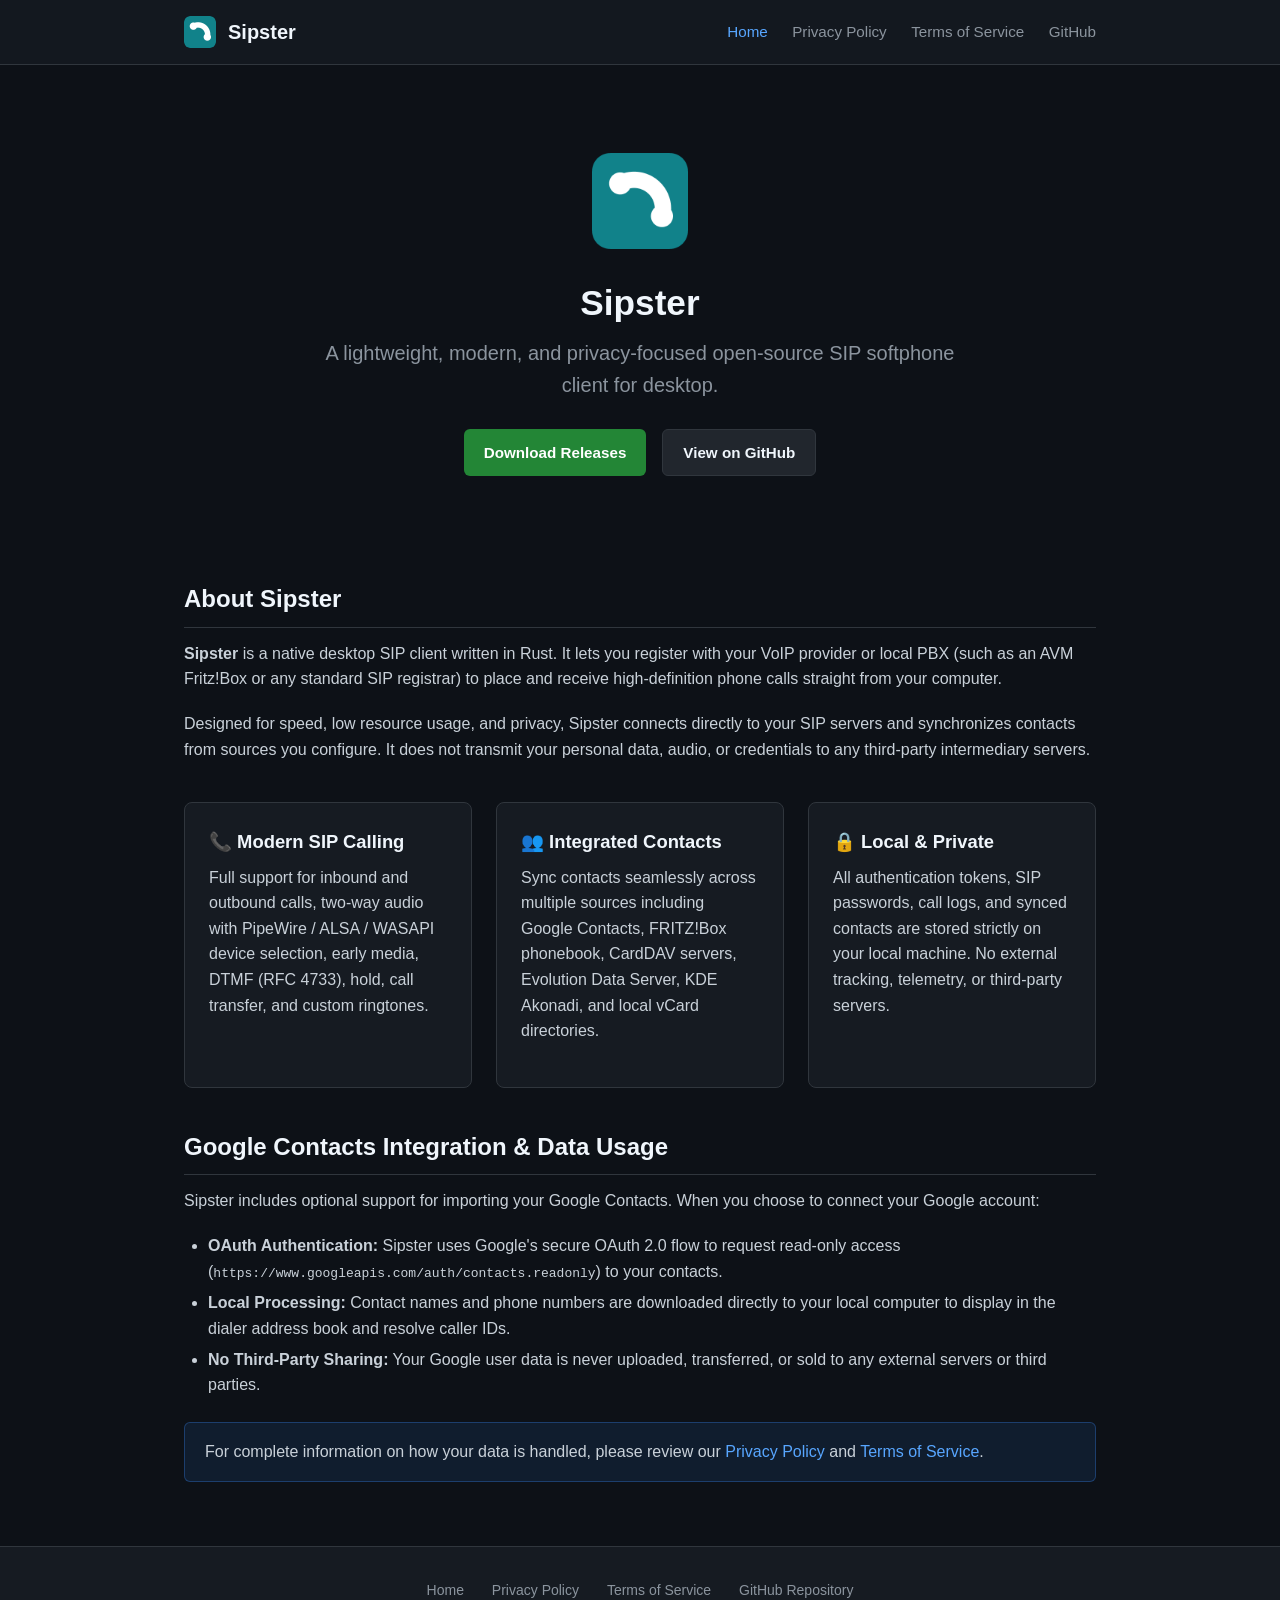
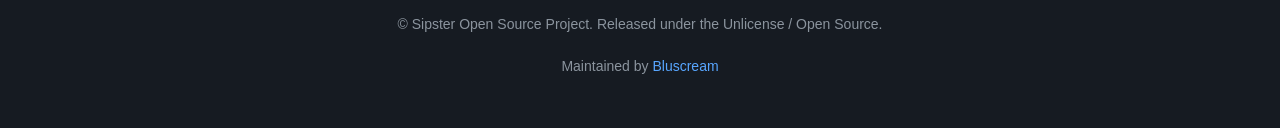
==== index.html @ 114efc5b "Deploy GitHub Pages site" ====
<!DOCTYPE html>
<html lang="en">
<head>
  <meta charset="UTF-8">
  <meta name="viewport" content="width=device-width, initial-scale=1.0">
  <title>Sipster - Lightweight Modern SIP Softphone</title>
  <meta name="description" content="Sipster is a lightweight, modern Rust softphone for desktop. Place and take calls, sync contacts from Google, FRITZ!Box, CardDAV, and desktop address books.">
  <link rel="stylesheet" href="./style.css">
  <link rel="icon" type="image/png" href="./assets/logo.png">
</head>
<body>

  <header>
    <div class="nav-container">
      <a href="./" class="brand">
        <img src="./assets/logo.png" alt="Sipster Logo">
        <span>Sipster</span>
      </a>
      <nav>
        <a href="./" class="active">Home</a>
        <a href="./privacy/">Privacy Policy</a>
        <a href="./terms/">Terms of Service</a>
        <a href="https://github.com/Bluscream/sipster" target="_blank" rel="noopener">GitHub</a>
      </nav>
    </div>
  </header>

  <main>
    <section class="hero">
      <img src="./assets/logo.png" alt="Sipster" class="hero-logo">
      <h1>Sipster</h1>
      <p class="tagline">A lightweight, modern, and privacy-focused open-source SIP softphone client for desktop.</p>
      
      <div class="cta-buttons">
        <a href="https://github.com/Bluscream/sipster/releases" class="btn btn-primary" target="_blank" rel="noopener">Download Releases</a>
        <a href="https://github.com/Bluscream/sipster" class="btn btn-secondary" target="_blank" rel="noopener">View on GitHub</a>
      </div>
    </section>

    <section class="overview">
      <h2>About Sipster</h2>
      <p>
        <strong>Sipster</strong> is a native desktop SIP client written in Rust. It lets you register with your VoIP provider or local PBX (such as an AVM Fritz!Box or any standard SIP registrar) to place and receive high-definition phone calls straight from your computer.
      </p>
      <p>
        Designed for speed, low resource usage, and privacy, Sipster connects directly to your SIP servers and synchronizes contacts from sources you configure. It does not transmit your personal data, audio, or credentials to any third-party intermediary servers.
      </p>
    </section>

    <div class="feature-grid">
      <div class="feature-card">
        <h3>📞 Modern SIP Calling</h3>
        <p>Full support for inbound and outbound calls, two-way audio with PipeWire / ALSA / WASAPI device selection, early media, DTMF (RFC 4733), hold, call transfer, and custom ringtones.</p>
      </div>
      <div class="feature-card">
        <h3>👥 Integrated Contacts</h3>
        <p>Sync contacts seamlessly across multiple sources including Google Contacts, FRITZ!Box phonebook, CardDAV servers, Evolution Data Server, KDE Akonadi, and local vCard directories.</p>
      </div>
      <div class="feature-card">
        <h3>🔒 Local & Private</h3>
        <p>All authentication tokens, SIP passwords, call logs, and synced contacts are stored strictly on your local machine. No external tracking, telemetry, or third-party servers.</p>
      </div>
    </div>

    <section class="google-integration">
      <h2>Google Contacts Integration & Data Usage</h2>
      <p>
        Sipster includes optional support for importing your Google Contacts. When you choose to connect your Google account:
      </p>
      <ul>
        <li><strong>OAuth Authentication:</strong> Sipster uses Google's secure OAuth 2.0 flow to request read-only access (<code>https://www.googleapis.com/auth/contacts.readonly</code>) to your contacts.</li>
        <li><strong>Local Processing:</strong> Contact names and phone numbers are downloaded directly to your local computer to display in the dialer address book and resolve caller IDs.</li>
        <li><strong>No Third-Party Sharing:</strong> Your Google user data is never uploaded, transferred, or sold to any external servers or third parties.</li>
      </ul>
      <div class="notice-box">
        <p>
          For complete information on how your data is handled, please review our <a href="./privacy/">Privacy Policy</a> and <a href="./terms/">Terms of Service</a>.
        </p>
      </div>
    </section>
  </main>

  <footer>
    <div class="footer-links">
      <a href="./">Home</a>
      <a href="./privacy/">Privacy Policy</a>
      <a href="./terms/">Terms of Service</a>
      <a href="https://github.com/Bluscream/sipster">GitHub Repository</a>
    </div>
    <p>&copy; Sipster Open Source Project. Released under the Unlicense / Open Source.</p>
    <p>Maintained by <a href="https://github.com/Bluscream">Bluscream</a></p>
  </footer>

</body>
</html>
---- style.css ----
:root {
  --bg-color: #0d1117;
  --card-bg: #161b22;
  --card-border: #30363d;
  --text-main: #c9d1d9;
  --text-heading: #f0f6fc;
  --text-muted: #8b949e;
  --accent: #58a6ff;
  --accent-hover: #79c0ff;
  --badge-bg: #21262d;
  --badge-border: #363b42;
  --code-bg: #1f242c;
}

* {
  box-sizing: border-box;
  margin: 0;
  padding: 0;
}

body {
  font-family: -apple-system, BlinkMacSystemFont, "Segoe UI", Roboto, Helvetica, Arial, sans-serif;
  background-color: var(--bg-color);
  color: var(--text-main);
  line-height: 1.6;
  min-height: 100vh;
  display: flex;
  flex-direction: column;
}

header {
  border-bottom: 1px solid var(--card-border);
  background-color: rgba(22, 27, 34, 0.85);
  backdrop-filter: blur(10px);
  position: sticky;
  top: 0;
  z-index: 100;
}

.nav-container {
  max-width: 960px;
  margin: 0 auto;
  padding: 1rem 1.5rem;
  display: flex;
  align-items: center;
  justify-content: space-between;
}

.brand {
  display: flex;
  align-items: center;
  gap: 0.75rem;
  text-decoration: none;
  color: var(--text-heading);
  font-size: 1.25rem;
  font-weight: 700;
}

.brand img {
  width: 32px;
  height: 32px;
  border-radius: 6px;
}

nav a {
  color: var(--text-muted);
  text-decoration: none;
  margin-left: 1.25rem;
  font-size: 0.95rem;
  font-weight: 500;
  transition: color 0.15s ease-in-out;
}

nav a:hover, nav a.active {
  color: var(--accent);
}

main {
  flex: 1;
  max-width: 960px;
  width: 100%;
  margin: 0 auto;
  padding: 2.5rem 1.5rem;
}

h1, h2, h3, h4 {
  color: var(--text-heading);
  margin-bottom: 0.8rem;
  font-weight: 600;
}

h1 {
  font-size: 2.2rem;
  line-height: 1.25;
}

h2 {
  font-size: 1.5rem;
  margin-top: 2rem;
  border-bottom: 1px solid var(--card-border);
  padding-bottom: 0.5rem;
}

p {
  margin-bottom: 1.2rem;
}

ul, ol {
  margin-bottom: 1.2rem;
  padding-left: 1.5rem;
}

li {
  margin-bottom: 0.35rem;
}

a {
  color: var(--accent);
  text-decoration: none;
}

a:hover {
  text-decoration: underline;
}

.hero {
  text-align: center;
  padding: 3rem 1rem 2rem;
}

.hero-logo {
  width: 96px;
  height: 96px;
  margin-bottom: 1.5rem;
}

.hero p.tagline {
  font-size: 1.25rem;
  color: var(--text-muted);
  max-width: 680px;
  margin: 0.5rem auto 1.75rem;
}

.cta-buttons {
  display: flex;
  justify-content: center;
  gap: 1rem;
  flex-wrap: wrap;
  margin-bottom: 2.5rem;
}

.btn {
  display: inline-flex;
  align-items: center;
  padding: 0.65rem 1.25rem;
  border-radius: 6px;
  font-weight: 600;
  font-size: 0.95rem;
  text-decoration: none;
  transition: background-color 0.15s ease;
}

.btn-primary {
  background-color: #238636;
  color: #ffffff;
}

.btn-primary:hover {
  background-color: #2ea043;
  text-decoration: none;
}

.btn-secondary {
  background-color: var(--badge-bg);
  color: var(--text-heading);
  border: 1px solid var(--card-border);
}

.btn-secondary:hover {
  background-color: #30363d;
  text-decoration: none;
}

.feature-grid {
  display: grid;
  grid-template-columns: repeat(auto-fit, minmax(280px, 1fr));
  gap: 1.5rem;
  margin: 2.5rem 0;
}

.feature-card {
  background-color: var(--card-bg);
  border: 1px solid var(--card-border);
  border-radius: 8px;
  padding: 1.5rem;
}

.feature-card h3 {
  font-size: 1.15rem;
  margin-bottom: 0.5rem;
  display: flex;
  align-items: center;
  gap: 0.5rem;
}

.notice-box {
  background-color: rgba(56, 139, 253, 0.1);
  border: 1px solid rgba(56, 139, 253, 0.3);
  border-radius: 6px;
  padding: 1rem 1.25rem;
  margin: 1.5rem 0;
}

.notice-box p:last-child {
  margin-bottom: 0;
}

.content-card {
  background-color: var(--card-bg);
  border: 1px solid var(--card-border);
  border-radius: 8px;
  padding: 2rem;
  margin-top: 1rem;
}

footer {
  border-top: 1px solid var(--card-border);
  padding: 2rem 1.5rem;
  text-align: center;
  color: var(--text-muted);
  font-size: 0.875rem;
  background-color: var(--card-bg);
}

footer .footer-links {
  margin-bottom: 0.75rem;
}

footer .footer-links a {
  color: var(--text-muted);
  margin: 0 0.75rem;
}

footer .footer-links a:hover {
  color: var(--accent);
}
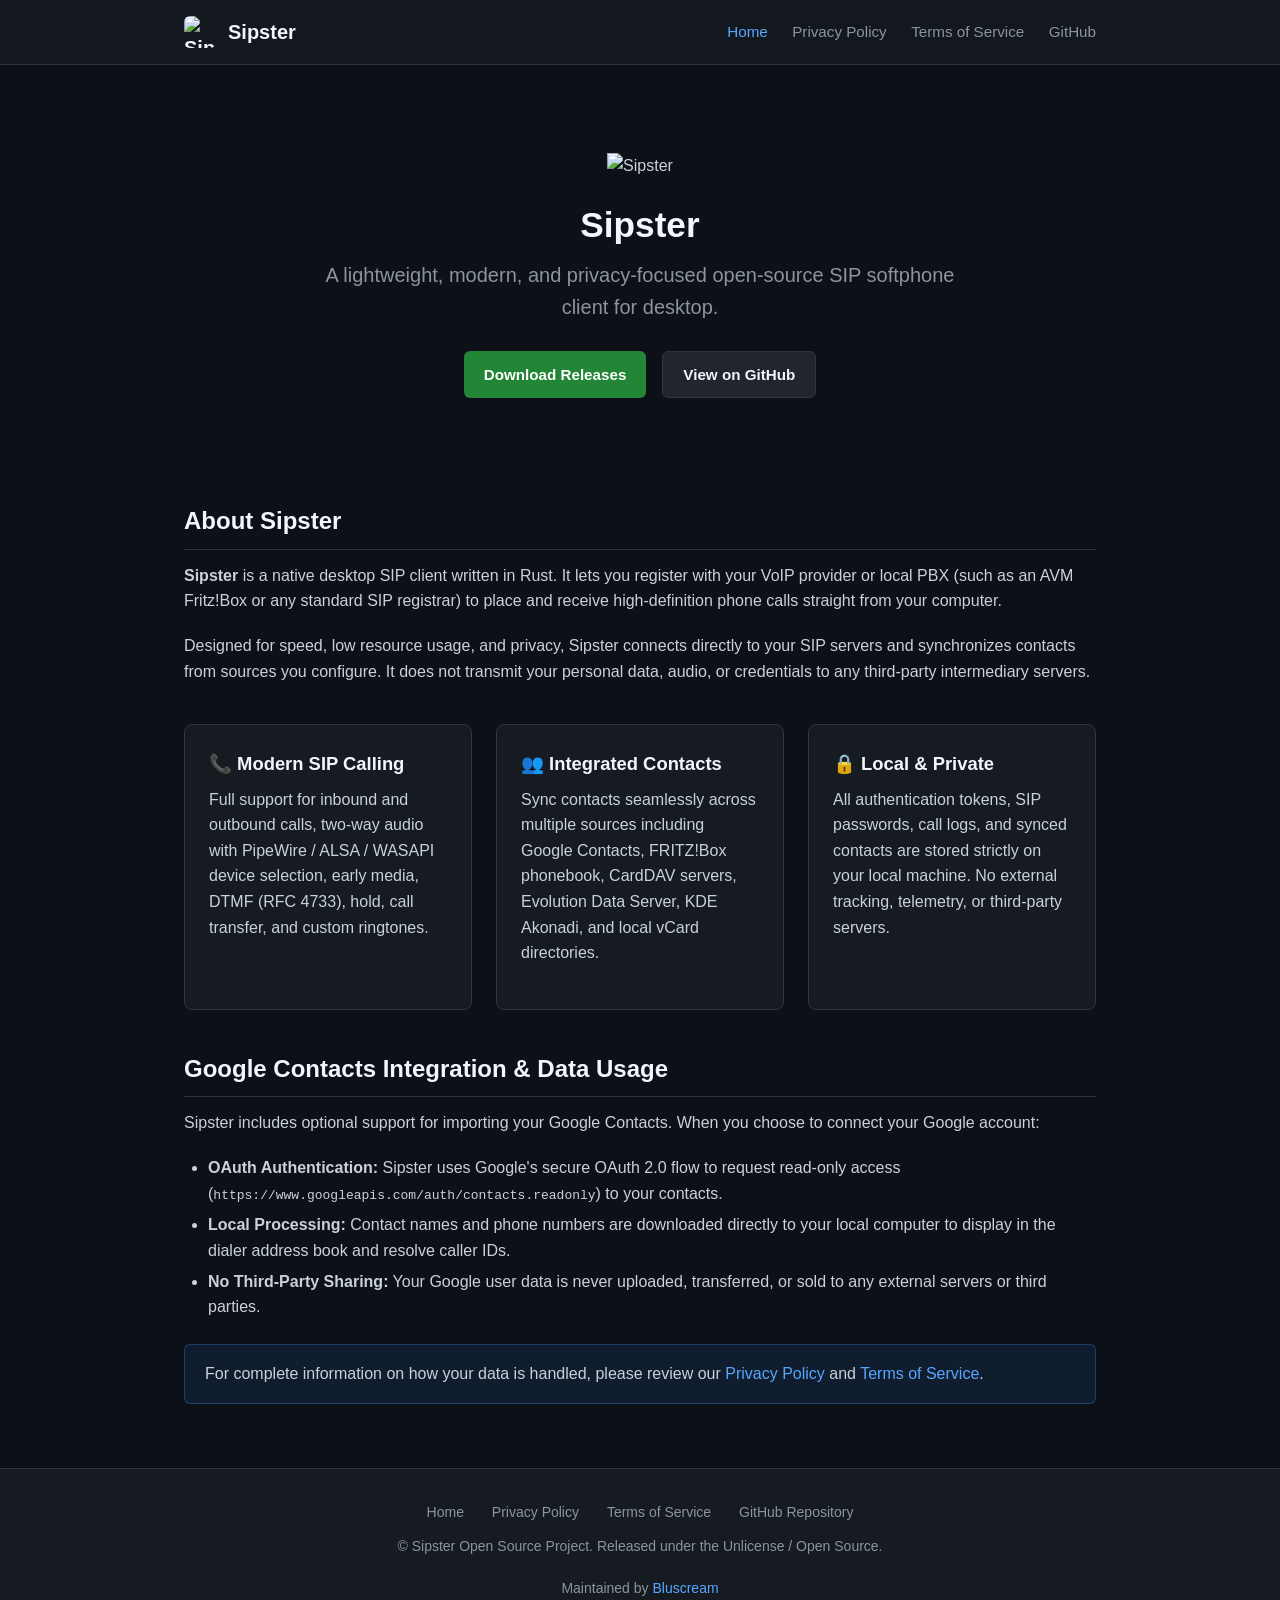
==== commit 20c61a4b: "chore: sync docs without docs/assets" ====
--- a/index.html
+++ b/index.html
@@ -6,14 +6,14 @@
   <title>Sipster - Lightweight Modern SIP Softphone</title>
   <meta name="description" content="Sipster is a lightweight, modern Rust softphone for desktop. Place and take calls, sync contacts from Google, FRITZ!Box, CardDAV, and desktop address books.">
   <link rel="stylesheet" href="./style.css">
-  <link rel="icon" type="image/png" href="./assets/logo.png">
+  <link rel="icon" type="image/png" href="https://raw.githubusercontent.com/Bluscream/sipster/main/assets/logo.png">
 </head>
 <body>
 
   <header>
     <div class="nav-container">
       <a href="./" class="brand">
-        <img src="./assets/logo.png" alt="Sipster Logo">
+        <img src="https://raw.githubusercontent.com/Bluscream/sipster/main/assets/logo.png" alt="Sipster Logo">
         <span>Sipster</span>
       </a>
       <nav>
@@ -27,7 +27,7 @@
 
   <main>
     <section class="hero">
-      <img src="./assets/logo.png" alt="Sipster" class="hero-logo">
+      <img src="https://raw.githubusercontent.com/Bluscream/sipster/main/assets/logo.png" alt="Sipster" class="hero-logo">
       <h1>Sipster</h1>
       <p class="tagline">A lightweight, modern, and privacy-focused open-source SIP softphone client for desktop.</p>
       
